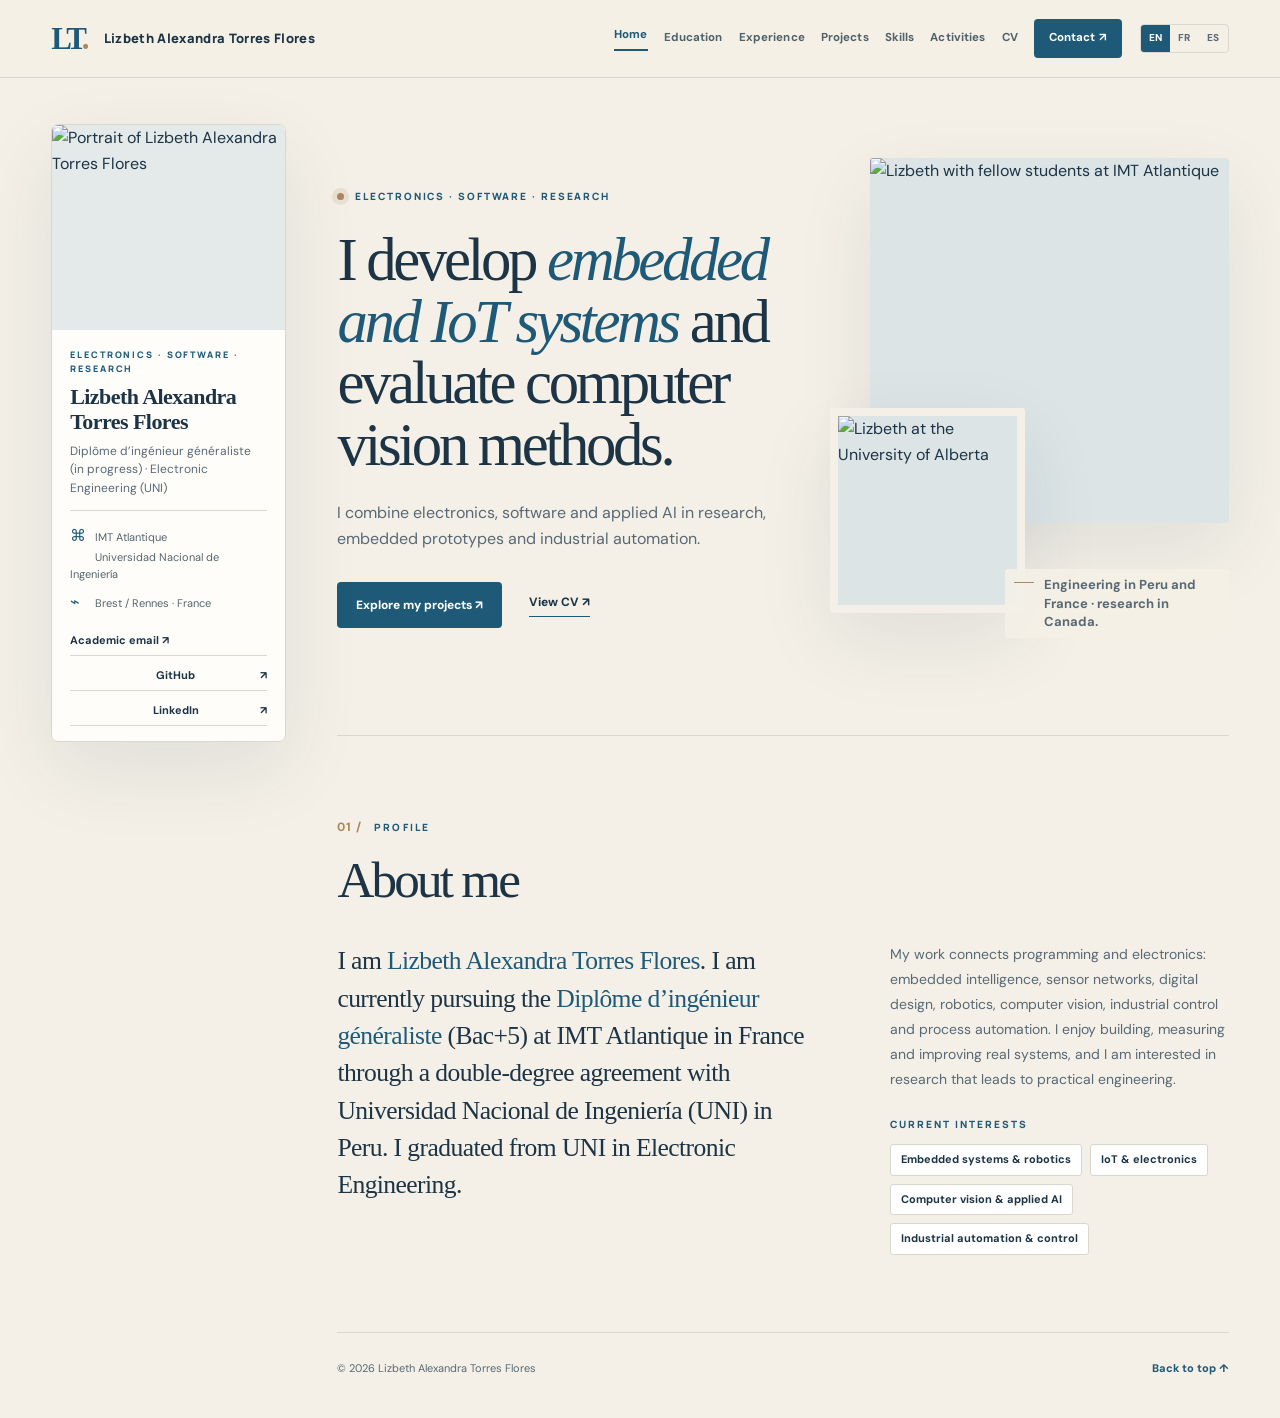
==== index.html @ 90ff204d "Add files via upload" ====
<!doctype html>
<html lang="en" data-theme="ocean">
<head>
  <meta charset="utf-8">
  <meta name="viewport" content="width=device-width, initial-scale=1">
  <meta name="theme-color" content="#f4f0e7">
  <meta name="description" content="Lizbeth Alexandra Torres Flores — engineering student working across embedded systems, IoT and computer vision.">
  <title>Lizbeth Alexandra Torres Flores | Embedded Systems & Engineering</title>
  <link rel="icon" href="assets/favicon.svg" type="image/svg+xml">
  <link rel="stylesheet" href="styles.css">
  <script defer src="content.js"></script>
  <script defer src="details.js"></script>
  <script defer src="updates.js"></script>
  <script defer src="deep_revision.js"></script>
  <script defer src="site.js"></script>
</head>
<body>
  <a class="skip-link" href="#main" data-i18n="skipLink">Skip to content</a>
  <header class="topbar">
    <a class="brand" href="#home" aria-label="Lizbeth Alexandra Torres Flores, home"><span class="brand-mark">LT<span class="brand-dot">.</span></span><span class="brand-name">Lizbeth Alexandra Torres Flores</span></a>
    <button class="menu-toggle" type="button" aria-label="Open navigation" aria-expanded="false" aria-controls="primary-nav"><span></span><span></span><span></span></button>
    <nav class="primary-nav" id="primary-nav" aria-label="Main navigation">
      <a href="#home" data-i18n="navHome">Home</a>
      <a href="#education" data-i18n="navEducation">Education</a>
      <a href="#experience" data-i18n="navExperience">Experience</a>
      <a href="#projects" data-i18n="navProjects">Projects</a>
      <a href="#skills" data-i18n="navSkills">Skills</a>
      <a href="#activities" data-i18n="navActivities">Activities</a>
      <a href="#cv">CV</a>
      <a class="nav-contact" href="#contact" data-i18n="navContact">Contact <span aria-hidden="true">↗</span></a>
    </nav>
    <div class="language-switch" role="group" aria-label="Language"><button type="button" data-lang="en" aria-pressed="true">EN</button><button type="button" data-lang="fr" aria-pressed="false">FR</button><button type="button" data-lang="es" aria-pressed="false">ES</button></div>
  </header>

  <div class="page-shell" id="top">
    <aside class="profile-panel" aria-label="Profile">
      <div class="portrait-wrap"><img src="assets/portrait.jpg" alt="Portrait of Lizbeth Alexandra Torres Flores" width="796" height="1024"></div>
      <div class="profile-body">
        <p class="eyebrow profile-eyebrow" data-i18n="profileEyebrow">ELECTRONICS · SOFTWARE · RESEARCH</p>
        <h2>Lizbeth Alexandra<br>Torres Flores</h2>
        <p class="profile-role" data-i18n="profileRole">Diplôme d’ingénieur généraliste · Ingeniería Electrónica</p>
        <div class="profile-rule"></div>
        <p class="profile-affiliation"><span class="mini-icon" aria-hidden="true">⌘</span> IMT Atlantique<br><span class="mini-icon spacer" aria-hidden="true"></span> Universidad Nacional de Ingeniería</p>
        <p class="profile-location"><span class="mini-icon" aria-hidden="true">⌁</span> <span data-i18n="profileLocation">Brest / Rennes · France</span></p>
        <div class="profile-links">
          <a href="mailto:lizbeth.torres-flores@imt-atlantique.net" data-i18n="academicEmail">Academic email <span aria-hidden="true">↗</span></a>
          <a href="https://github.com/lizbethtorresflores" target="_blank" rel="noopener noreferrer"><img class="social-icon" src="assets/github.svg" alt="">GitHub <span aria-hidden="true">↗</span></a>
          <a href="https://www.linkedin.com/in/lizbeth-alexandra-torres-flores-68b208279/" target="_blank" rel="noopener noreferrer"><img class="social-icon" src="assets/linkedin.svg" alt="">LinkedIn <span aria-hidden="true">↗</span></a>
        </div>
      </div>
    </aside>

    <main id="main">
      <section class="hero section" id="home" data-panel="home" aria-labelledby="hero-title">
        <div class="hero-copy">
          <div class="hero-kicker"><span class="signal"></span><span data-i18n="heroKicker">ELECTRONICS · SOFTWARE · RESEARCH</span></div>
          <h1 id="hero-title" data-i18n-html="heroTitle">I design and validate <em>embedded systems</em>, IoT and computer vision.</h1>
          <p class="hero-lead" data-i18n="heroLead">I explore embedded systems, connected technologies and computer vision to turn engineering questions into working prototypes.</p>
          <div class="hero-actions"><a class="button primary" href="#projects" data-i18n="exploreProjects">Explore my projects <span aria-hidden="true">↗</span></a><a class="text-link" href="assets/Lizbeth_Torres_Flores_CV_EN.pdf" target="_blank" rel="noopener" data-cv-view data-i18n="viewCv">View CV <span aria-hidden="true">↗</span></a></div>
        </div>
        <div class="hero-visual" aria-label="Photos from IMT Atlantique and the University of Alberta">
          <div class="hero-photo main-photo"><img src="assets/imt.jpg" alt="Lizbeth with fellow students at IMT Atlantique" width="1206" height="1044"></div>
          <div class="hero-photo inset-photo"><img src="assets/alberta.jpeg" alt="Lizbeth at the University of Alberta" width="1600" height="1200"></div>
          <div class="visual-caption"><span class="caption-line"></span><span data-i18n="heroCaption">Engineering in Peru and France · research in Canada.</span></div>
        </div>
      </section>

      <section class="about section" id="about" data-panel="home">
        <div class="section-heading"><span class="section-number">01 /</span><p class="eyebrow" data-i18n="aboutEyebrow">THE SHORT VERSION</p><h2 data-i18n="aboutTitle">About me</h2></div>
        <div class="about-grid"><div class="large-copy" data-i18n-html="aboutIntro"></div><div><p class="body-copy" data-i18n="aboutBody"></p><div class="interest-label" data-i18n="interestsLabel"></div><div class="interest-tags"><span data-i18n="interest1"></span><span data-i18n="interest2"></span><span data-i18n="interest3"></span><span data-i18n="interest4"></span></div></div></div>
      </section>

      <section class="section" id="education" data-panel="education">
        <div class="section-heading"><span class="section-number">02 /</span><p class="eyebrow" data-i18n="educationEyebrow">ACADEMIC PATH</p><h2 data-i18n="educationTitle">Education in depth</h2><p class="heading-note" data-i18n="educationNote"></p></div>
        <div class="timeline" id="education-content"></div>
        <div class="journey-gallery"><figure><img src="assets/uni.jpeg" alt="Lizbeth at the Universidad Nacional de Ingeniería" loading="lazy"><figcaption><span>01 / UNI</span><strong data-i18n="galleryUni">Electronic engineering at UNI.</strong></figcaption></figure><figure><img src="assets/alberta-certificate.jpg" alt="Lizbeth at the University of Alberta" loading="lazy"><figcaption><span>02 / UA</span><strong data-i18n="galleryAlberta">Researcher at the University of Alberta.</strong></figcaption></figure><figure><img src="assets/imt.jpg" alt="Lizbeth at IMT Atlantique" loading="lazy"><figcaption><span>03 / IMT</span><strong data-i18n="galleryImt">Ingénieur généraliste at IMT Atlantique.</strong></figcaption></figure></div>
      </section>

      <section class="section" id="experience" data-panel="experience">
        <div class="section-heading"><span class="section-number">03 /</span><p class="eyebrow" data-i18n="experienceEyebrow">IN LABS AND INDUSTRY</p><h2 data-i18n="experienceTitle">Professional & research experience</h2><p class="heading-note" data-i18n="experienceNote"></p></div>
        <div class="experience-list" id="experience-content"></div>
      </section>

      <section class="projects section" id="projects" data-panel="projects">
        <div class="section-heading"><span class="section-number">04 /</span><p class="eyebrow" data-i18n="projectsEyebrow">ENGINEERING WORK</p><h2 data-i18n="projectsTitle">Projects in practice</h2><p class="heading-note" data-i18n="projectsNote">A selection of research, prototypes and engineering projects.</p></div>
        <div class="filter-row" id="project-filters" role="group" aria-label="Filter projects"></div>
        <div class="project-grid" id="project-grid"></div>
      </section>

      <section class="section" id="skills" data-panel="skills"><div class="section-heading"><span class="section-number">05 /</span><p class="eyebrow" data-i18n="skillsEyebrow">TOOLS AND METHODS</p><h2 data-i18n="skillsTitle">Technical skills</h2><p class="heading-note" data-i18n="skillsNote"></p></div><div class="skills-grid" id="skills-grid"></div></section>

      <div class="activity-tabs activity-nav" data-panel="activities" role="group" aria-label="Activity categories"><button type="button" data-activity="speaking" data-i18n="navSpeaking">Talks</button><button type="button" data-activity="leadership" data-i18n="activitiesTitle">Leadership</button><button type="button" data-activity="training" data-i18n="navTraining">Training</button></div>
      <section class="speaking section" id="speaking" data-panel="activities" data-subpanel="speaking">
        <div class="section-heading"><span class="section-number">06 /</span><p class="eyebrow" data-i18n="speakingEyebrow">PRESENTATIONS</p><h2 data-i18n="speakingTitle">Talks</h2></div>
        <div class="speaking-grid" id="talks-grid"></div>
      </section>

      <section class="section" id="activities" data-panel="activities" data-subpanel="leadership"><div class="section-heading"><span class="section-number">07 /</span><p class="eyebrow" data-i18n="activitiesEyebrow"></p><h2 data-i18n="activitiesTitle"></h2><p class="heading-note" data-i18n="activitiesNote"></p></div><div class="speaking-grid" id="activities-grid"></div></section>
      <section class="section" id="training" data-panel="activities" data-subpanel="training"><div class="section-heading"><span class="section-number">08 /</span><p class="eyebrow" data-i18n="trainingEyebrow"></p><h2 data-i18n="trainingTitle"></h2><p class="heading-note" data-i18n="trainingNote"></p></div><div class="training-grid" id="training-grid"></div></section>

      <section class="cv-section section" id="cv" data-panel="cv"><div class="cv-inner"><div><p class="eyebrow light" data-i18n="cvEyebrow">CURRICULUM VITAE</p><h2 data-i18n="cvTitle">My CV</h2><p data-i18n="cvBody">Available in English, French and Spanish.</p></div><div class="cv-panel"><label for="cv-language" data-i18n="cvLanguageLabel">CV language</label><select id="cv-language" aria-label="CV language"><option value="en">English</option><option value="fr">Français</option><option value="es">Español</option></select><div class="cv-actions"><a class="button light-button" href="assets/Lizbeth_Torres_Flores_CV_EN.pdf" target="_blank" rel="noopener" data-cv-view data-i18n="viewCv">View CV <span aria-hidden="true">↗</span></a><a class="button outline-light" href="assets/Lizbeth_Torres_Flores_CV_EN.pdf" download data-cv-download data-i18n="downloadCv">Download PDF <span aria-hidden="true">↓</span></a></div></div></div></section>

      <section class="contact section" id="contact" data-panel="contact"><div class="section-heading"><span class="section-number">09 /</span><p class="eyebrow" data-i18n="contactEyebrow">LET'S CONNECT</p><h2 data-i18n="contactTitle">Start a conversation.</h2><p class="heading-note" data-i18n="contactNote">For research collaborations, engineering projects or speaking opportunities, I would be glad to hear from you.</p></div><div class="contact-cards"><a class="contact-card" href="mailto:lizbeth.torres-flores@imt-atlantique.net"><span data-i18n="academicContact">Academic & professional</span><strong>lizbeth.torres-flores@imt-atlantique.net</strong><b aria-hidden="true">↗</b></a><a class="contact-card" href="mailto:lizbeth.alexandra.torres@gmail.com"><span data-i18n="personalContact">Personal</span><strong>lizbeth.alexandra.torres@gmail.com</strong><b aria-hidden="true">↗</b></a></div><div class="social-line"><a href="https://github.com/lizbethtorresflores" target="_blank" rel="noopener noreferrer"><img class="social-icon" src="assets/github.svg" alt="">GitHub ↗</a><a href="https://www.linkedin.com/in/lizbeth-alexandra-torres-flores-68b208279/" target="_blank" rel="noopener noreferrer"><img class="social-icon" src="assets/linkedin.svg" alt="">LinkedIn ↗</a></div></section>
      <footer><span>© <span id="year"></span> Lizbeth Alexandra Torres Flores</span><a href="#top" data-i18n="backTop">Back to top ↑</a></footer>
    </main>
  </div>
</body>
</html>
---- styles.css ----
@import url('https://fonts.googleapis.com/css2?family=DM+Sans:wght@400;500;600;700&family=Manrope:wght@400;500;600;700;800&display=swap');

:root{--bg:#f7f7f2;--surface:#fff;--ink:#172c36;--muted:#64747a;--line:#dce2df;--accent:#13526b;--accent-soft:#e3eef0;--warm:#d87c5a;--dark:#143d52;--shadow:0 28px 80px rgba(15,47,59,.08);scroll-behavior:smooth}
html[data-theme="plum"]{--accent:#694467;--accent-soft:#f0e8f0;--warm:#ca866c;--dark:#442b4d;--ink:#342c39}
html[data-theme="coral"]{--accent:#b84f3f;--accent-soft:#f9eae4;--warm:#e29354;--dark:#873c36;--ink:#3a302f}
*{box-sizing:border-box}html{scroll-padding-top:100px}body{margin:0;background:var(--bg);color:var(--ink);font-family:'DM Sans',Arial,sans-serif;font-size:16px;line-height:1.62;-webkit-font-smoothing:antialiased}button,a{font:inherit}button{cursor:pointer}a{color:inherit;text-decoration:none}img{max-width:100%;display:block}a:focus-visible,button:focus-visible{outline:3px solid var(--warm);outline-offset:4px}.skip-link{position:absolute;left:16px;top:-70px;z-index:100;background:var(--ink);color:#fff;padding:10px 16px}.skip-link:focus{top:16px}
.topbar{height:78px;background:rgba(247,247,242,.94);backdrop-filter:blur(18px);border-bottom:1px solid var(--line);display:flex;align-items:center;justify-content:space-between;padding:0 clamp(24px,4vw,76px);position:sticky;top:0;z-index:50}.brand{display:flex;gap:17px;align-items:center;white-space:nowrap}.brand-mark{font-family:Georgia,serif;font-size:31px;font-weight:bold;letter-spacing:-.09em;color:var(--accent);line-height:1}.brand-dot{color:var(--warm)}.brand-name{font-family:Manrope,Arial,sans-serif;font-weight:800;font-size:13px;letter-spacing:.025em}.primary-nav{display:flex;align-items:center;gap:clamp(14px,1.65vw,29px)}.primary-nav a{font-size:12px;font-weight:700;letter-spacing:.01em;color:#506169;transition:color .2s}.primary-nav a:hover,.primary-nav a:focus-visible{color:var(--accent)}.primary-nav .nav-contact{padding:10px 15px;color:#fff;background:var(--accent);border-radius:4px}.primary-nav .nav-contact:hover{color:#fff;filter:brightness(1.12)}.menu-toggle{display:none;border:0;background:transparent;width:40px;height:40px;padding:8px}.menu-toggle span{display:block;height:2px;background:var(--ink);margin:5px 0}
.page-shell{max-width:1530px;margin:auto;display:grid;grid-template-columns:282px minmax(0,1fr);gap:clamp(40px,5vw,90px);padding:46px clamp(24px,4vw,76px) 0}.profile-panel{align-self:start;position:sticky;top:116px;background:#fff;border:1px solid var(--line);box-shadow:var(--shadow);overflow:hidden;border-radius:7px}.portrait-wrap{height:270px;background:#e4e9e9;overflow:hidden}.portrait-wrap img{width:100%;height:100%;object-fit:cover;object-position:center 31%;filter:saturate(.83)}.profile-body{padding:26px 25px 20px}.eyebrow{font-family:Manrope,Arial,sans-serif;font-size:10px;font-weight:800;letter-spacing:.21em;color:var(--accent);line-height:1.5;margin:0}.profile-eyebrow{font-size:9px}.profile-body h2{font-family:Georgia,'Times New Roman',serif;font-size:25px;line-height:1.15;letter-spacing:-.025em;margin:12px 0 9px}.profile-role{font-size:12px;line-height:1.55;color:var(--muted);margin:0}.profile-rule{height:1px;background:var(--line);margin:20px 0}.profile-affiliation,.profile-location{font-size:12px;line-height:1.8;margin:0 0 7px;color:#53666c}.mini-icon{display:inline-block;width:22px;color:var(--accent);font-size:16px}.profile-links{display:grid;gap:6px;margin-top:20px}.profile-links a{display:flex;justify-content:space-between;font-size:12px;font-weight:700;border-bottom:1px solid var(--line);padding:7px 0}.profile-links a:hover{color:var(--accent)}.panel-controls{border-top:1px solid var(--line);padding:14px 25px;display:flex;justify-content:space-between;align-items:center}.language-switch{display:flex;border:1px solid var(--line);border-radius:4px;overflow:hidden}.language-switch button{background:transparent;border:0;padding:3px 8px;font-size:10px;font-weight:800;color:var(--muted)}.language-switch button[aria-pressed="true"]{background:var(--accent);color:white}.theme-switch{display:flex;gap:9px;align-items:center}.theme-dot{width:19px;height:19px;border:2px solid white;border-radius:50%;box-shadow:0 0 0 1px #d3d3d3}.theme-dot[aria-pressed="true"]{box-shadow:0 0 0 2px var(--ink)}.theme-dot.ocean{background:#13526b}.theme-dot.plum{background:#694467}.theme-dot.coral{background:#b84f3f}
main{min-width:0}.section{padding:77px 0;border-bottom:1px solid var(--line)}.hero{padding-top:34px;display:grid;grid-template-columns:minmax(0,1.05fr) minmax(0,.95fr);align-items:center;gap:clamp(20px,4vw,70px);min-height:570px}.hero-kicker{display:flex;align-items:center;gap:11px;font-family:Manrope,Arial,sans-serif;font-size:10px;letter-spacing:.19em;font-weight:800;color:var(--accent)}.signal{width:7px;height:7px;border-radius:50%;background:var(--warm);box-shadow:0 0 0 5px color-mix(in srgb,var(--warm) 16%,transparent)}h1,h2,h3,p{overflow-wrap:break-word}.hero h1,.section-heading h2,.cv-section h2,.contact h2{font-family:Georgia,'Times New Roman',serif;letter-spacing:-.055em;font-weight:400}.hero h1{font-size:clamp(51px,5.3vw,85px);line-height:1.01;margin:25px 0 25px;max-width:700px}.hero h1 em{color:var(--accent);font-weight:400}.hero-lead{font-size:16px;color:var(--muted);max-width:480px;margin:0 0 30px}.hero-actions{display:flex;align-items:center;gap:27px;flex-wrap:wrap}.button{min-height:46px;padding:12px 19px;display:inline-flex;align-items:center;justify-content:center;gap:12px;font-size:12px;font-weight:800;border-radius:4px;line-height:1.2;white-space:nowrap;transition:transform .2s,background .2s}.button:hover{transform:translateY(-2px)}.button.primary{background:var(--accent);color:#fff}.text-link{font-size:12px;font-weight:800;border-bottom:1px solid var(--accent);padding-bottom:4px}.text-link:hover{color:var(--accent)}.hero-visual{position:relative;height:480px;margin-bottom:20px}.hero-photo{position:absolute;overflow:hidden;border-radius:3px;background:#dce4e5}.hero-photo img{width:100%;height:100%;object-fit:cover}.main-photo{width:90%;height:365px;top:0;right:0;box-shadow:var(--shadow)}.main-photo img{object-position:center center}.inset-photo{width:49%;height:205px;bottom:25px;left:0;border:8px solid var(--bg);box-shadow:var(--shadow)}.inset-photo img{object-position:54% center}.visual-caption{position:absolute;bottom:0;right:0;max-width:47%;display:flex;gap:10px;align-items:start;font-size:10px;font-weight:700;color:var(--muted);line-height:1.4}.caption-line{width:20px;height:1px;background:var(--warm);margin-top:6px;flex:none}
.section-heading{position:relative;margin-bottom:35px}.section-number{display:inline-block;color:var(--warm);font-size:12px;font-weight:800;letter-spacing:.06em;margin-right:13px}.section-heading .eyebrow{display:inline-block}.section-heading h2{font-size:clamp(40px,4vw,61px);line-height:1.08;margin:13px 0 0}.heading-note{color:var(--muted);font-size:14px;max-width:600px;margin:14px 0 0}.about-grid{display:grid;grid-template-columns:1.18fr .82fr;gap:clamp(30px,5vw,90px);align-items:start}.large-copy{font-family:Georgia,'Times New Roman',serif;font-size:clamp(21px,2vw,29px);line-height:1.46;letter-spacing:-.023em}.large-copy strong{color:var(--accent);font-weight:400}.body-copy{color:var(--muted);font-size:14px;line-height:1.78;margin:0 0 24px}.interest-label{font-size:10px;font-family:Manrope,Arial,sans-serif;font-weight:800;letter-spacing:.2em;color:var(--accent);margin-bottom:12px}.interest-tags{display:flex;flex-wrap:wrap;gap:8px}.interest-tags span{font-size:11px;font-weight:700;padding:6px 10px;border:1px solid var(--line);border-radius:3px;background:#fff}
.journey-layout{display:grid;grid-template-columns:165px 1fr;gap:34px}.journey-tabs{display:flex;align-items:start;flex-direction:column;gap:5px}.journey-tabs button{background:transparent;border:0;border-left:2px solid var(--line);padding:8px 12px;color:var(--muted);font-size:12px;font-weight:800;text-align:left}.journey-tabs button.active{color:var(--accent);border-color:var(--accent)}.timeline{border-left:1px solid var(--line);margin-left:5px}.timeline-item{position:relative;padding:0 0 33px 28px}.timeline-item:last-child{padding-bottom:0}.timeline-item:before{content:"";position:absolute;width:9px;height:9px;border-radius:50%;background:var(--bg);border:2px solid var(--accent);left:-6px;top:5px}.timeline-meta{font-size:10px;letter-spacing:.12em;font-weight:800;color:var(--accent);text-transform:uppercase;margin-bottom:5px}.timeline-item h3{font-size:18px;font-weight:800;letter-spacing:-.025em;margin:0 0 2px;line-height:1.25}.timeline-place{font-size:12px;font-weight:700;color:var(--muted);margin-bottom:8px}.timeline-item p{font-size:13px;color:var(--muted);line-height:1.67;max-width:700px;margin:0}.timeline-item a{font-weight:800;color:var(--accent);font-size:11px;display:inline-block;margin-top:8px}.timeline-item a:hover{text-decoration:underline}
.filter-row{display:flex;flex-wrap:wrap;gap:9px;margin-bottom:24px}.filter-row button{border:1px solid var(--line);color:var(--muted);background:#fff;padding:7px 12px;border-radius:20px;font-size:11px;font-weight:800}.filter-row button.active{background:var(--accent);border-color:var(--accent);color:#fff}.project-grid{display:grid;grid-template-columns:repeat(2,minmax(0,1fr));gap:17px}.project-card{background:#fff;border:1px solid var(--line);border-radius:5px;padding:25px;min-height:285px;display:flex;flex-direction:column;transition:transform .2s,box-shadow .2s}.project-card:hover{transform:translateY(-3px);box-shadow:var(--shadow)}.project-card.featured{grid-column:span 2;background:var(--dark);color:#fff;display:grid;grid-template-columns:1.1fr .9fr;gap:20px;min-height:320px;overflow:hidden;position:relative}.project-card.featured:after{content:"";position:absolute;right:8%;top:15%;width:230px;height:230px;border:1px solid rgba(255,255,255,.14);border-radius:50%;box-shadow:0 0 0 38px rgba(255,255,255,.025),0 0 0 85px rgba(255,255,255,.025);pointer-events:none}.project-card.featured .project-art{display:grid;place-items:center;position:relative;z-index:1}.project-art .lens{width:200px;height:200px;border:1px solid rgba(255,255,255,.37);border-radius:50%;display:grid;place-items:center;position:relative}.project-art .lens:before,.project-art .lens:after{content:"";position:absolute;background:var(--warm)}.project-art .lens:before{width:100%;height:1px;transform:rotate(32deg)}.project-art .lens:after{height:100%;width:1px;transform:rotate(32deg)}.project-art .inner-lens{width:105px;height:105px;border:1px solid rgba(255,255,255,.6);border-radius:50%;display:grid;place-items:center;font-family:Georgia,serif;color:#fff;font-size:17px;letter-spacing:.04em;background:var(--dark);z-index:2}.project-top{font-size:10px;letter-spacing:.15em;color:var(--accent);font-weight:800;text-transform:uppercase;margin:0 0 16px}.featured .project-top{color:#a8d0dd}.project-card h3{font-family:Georgia,'Times New Roman',serif;font-size:25px;font-weight:400;letter-spacing:-.03em;line-height:1.15;margin:0 0 13px}.featured h3{font-size:37px}.project-card p{font-size:12px;color:var(--muted);line-height:1.65;margin:0 0 20px}.featured p{color:#d0e0e3;max-width:460px}.project-bottom{margin-top:auto}.project-tech{display:flex;gap:6px;flex-wrap:wrap;margin-bottom:16px}.project-tech span{font-size:10px;border:1px solid var(--line);padding:3px 7px;color:var(--muted);border-radius:2px}.featured .project-tech span{border-color:#548096;color:#d0e0e3}.project-links{display:flex;gap:17px;flex-wrap:wrap}.project-links a{font-size:11px;font-weight:800;color:var(--accent);border-bottom:1px solid currentColor;padding-bottom:2px}.featured .project-links a{color:#fff}.project-links a:hover{color:var(--warm)}
.speaking-grid{display:grid;grid-template-columns:repeat(2,minmax(0,1fr));gap:17px}.editorial-card{border:1px solid var(--line);background:#fff;padding:26px;border-radius:4px;min-height:225px}.card-type{font-size:10px;font-weight:800;color:var(--accent);letter-spacing:.14em}.editorial-card h3{font-family:Georgia,serif;font-size:23px;font-weight:400;line-height:1.22;letter-spacing:-.025em;margin:15px 0 10px}.editorial-card p{font-size:12px;color:var(--muted);margin:0 0 14px}.editorial-card a{font-size:11px;font-weight:800;color:var(--accent);border-bottom:1px solid currentColor}.note-card{display:flex;align-items:center;gap:14px;border:1px dashed #bdc9c8;background:rgba(255,255,255,.5);border-radius:4px;padding:13px 18px;margin-top:18px}.note-icon{color:var(--accent);font-size:20px}.note-card p{font-size:12px;color:var(--muted);margin:0}
.cv-section{background:var(--dark);color:#fff;border:0;margin-top:77px;padding:52px 45px;border-radius:5px}.cv-inner{display:flex;justify-content:space-between;align-items:end;gap:30px}.eyebrow.light{color:#a9d6df}.cv-section h2{font-size:clamp(39px,4vw,57px);margin:10px 0 9px}.cv-section p:not(.eyebrow){font-size:13px;color:#cee0e4;max-width:420px;margin:0}.cv-panel{min-width:245px}.cv-panel label{display:block;color:#cee0e4;font-size:11px;font-weight:800;margin-bottom:5px}.cv-panel select{background:#fff;color:var(--dark);border:0;border-radius:3px;padding:8px 10px;margin-bottom:13px;width:100%;font:700 12px 'DM Sans',Arial,sans-serif}.cv-actions{display:flex;gap:10px;flex-wrap:wrap}.tex-link{display:inline-block;font-size:11px;color:#d6e8ed;text-decoration:underline;margin-top:12px}.light-button{background:#fff;color:var(--dark)}.outline-light{border:1px solid #8bb1bf;color:#fff}.contact{padding-bottom:85px}.contact-cards{display:grid;grid-template-columns:repeat(2,minmax(0,1fr));gap:17px}.contact-card{position:relative;background:#fff;border:1px solid var(--line);padding:23px 24px;min-height:115px;border-radius:4px;display:flex;flex-direction:column;justify-content:space-between;gap:12px;transition:border-color .2s,transform .2s}.contact-card:hover{border-color:var(--accent);transform:translateY(-2px)}.contact-card span{font-size:10px;letter-spacing:.12em;font-weight:800;color:var(--accent);text-transform:uppercase}.contact-card strong{font-size:13px;overflow-wrap:anywhere;line-height:1.3}.contact-card b{position:absolute;right:24px;top:19px;color:var(--accent)}.social-line{display:flex;gap:22px;margin-top:23px}.social-line a{font-size:12px;font-weight:800;border-bottom:1px solid var(--accent);color:var(--accent)}footer{display:flex;justify-content:space-between;gap:20px;color:var(--muted);font-size:11px;padding:27px 0 40px}footer a{font-weight:800;color:var(--accent)}
@media(max-width:1150px){.page-shell{grid-template-columns:240px minmax(0,1fr);gap:38px}.brand-name{display:none}.primary-nav{gap:14px}.hero{grid-template-columns:1fr;min-height:0}.hero h1{font-size:clamp(54px,7vw,76px)}.hero-visual{height:390px;max-width:650px}.main-photo{height:300px}.inset-photo{height:170px}}
@media(max-width:800px){.topbar{height:65px}.brand-name{display:block}.menu-toggle{display:block}.primary-nav{display:none;position:absolute;top:65px;left:0;right:0;background:var(--bg);border-bottom:1px solid var(--line);padding:20px 25px 26px;box-shadow:0 18px 25px rgba(0,0,0,.08);flex-wrap:wrap;gap:14px 25px}.primary-nav.open{display:flex}.page-shell{display:block;padding:30px 24px 0}.profile-panel{position:static;display:grid;grid-template-columns:140px 1fr;max-width:none}.portrait-wrap{height:100%;min-height:192px}.profile-body{padding:19px}.profile-body h2{font-size:23px}.profile-rule,.profile-affiliation,.profile-location,.profile-links{display:none}.panel-controls{grid-column:span 2}.hero{padding-top:40px}.section{padding-top:64px;padding-bottom:64px}.cv-section{margin-top:55px}.journey-layout{grid-template-columns:1fr;gap:25px}.journey-tabs{flex-direction:row}.journey-tabs button{border-left:0;border-bottom:2px solid var(--line)}.journey-tabs button.active{border-color:var(--accent)}}
@media(max-width:600px){.brand-name{font-size:12px}.page-shell{padding:20px 17px 0}.profile-panel{grid-template-columns:110px 1fr}.portrait-wrap{min-height:160px}.profile-body{padding:15px}.profile-eyebrow{font-size:8px}.profile-body h2{font-size:19px;margin:8px 0}.profile-role{font-size:10px}.panel-controls{padding:11px 15px}.hero{padding-top:35px;gap:30px}.hero h1{font-size:clamp(48px,12vw,67px);margin:18px 0}.hero-lead{font-size:14px}.hero-actions{gap:20px}.hero-visual{height:305px}.main-photo{height:225px}.inset-photo{height:130px;bottom:21px;border-width:5px}.visual-caption{font-size:8px}.about-grid,.speaking-grid,.contact-cards{grid-template-columns:1fr;gap:20px}.section-heading h2{font-size:42px}.project-grid{grid-template-columns:1fr}.project-card.featured{grid-column:auto;display:block;min-height:365px}.project-card.featured .project-art{display:none}.featured h3{font-size:31px}.project-card{min-height:250px}.cv-section{padding:34px 24px}.cv-inner{display:block}.cv-actions{margin-top:25px}.contact-card{min-height:105px}.contact{padding-bottom:55px}footer{flex-direction:column;gap:5px}.large-copy{font-size:24px}}
@media(prefers-reduced-motion:reduce){html{scroll-behavior:auto}*,*:before,*:after{transition-duration:.01ms!important;animation-duration:.01ms!important}}
.project-card.has-image{padding:0;overflow:hidden}.project-card.has-image .project-content{padding:25px}.project-thumb{height:165px;overflow:hidden;background:var(--accent-soft)}.project-thumb img{width:100%;height:100%;object-fit:cover;object-position:center 45%}
.journey-gallery{display:grid;grid-template-columns:repeat(3,minmax(0,1fr));gap:13px;margin-top:35px}.journey-gallery figure{margin:0;background:#fff;border:1px solid var(--line);overflow:hidden}.journey-gallery img{width:100%;height:150px;object-fit:cover;object-position:center 35%;filter:saturate(.8)}.journey-gallery figcaption{padding:10px 12px 12px;display:grid;gap:3px}.journey-gallery figcaption span{font-size:9px;font-weight:800;letter-spacing:.13em;color:var(--accent)}.journey-gallery figcaption strong{font-size:11px;line-height:1.35;font-weight:700}.journey-gallery figure:nth-child(1) img{object-position:center 37%}.journey-gallery figure:nth-child(2) img{object-position:center 33%}
@media(max-width:600px){.journey-gallery{grid-template-columns:repeat(2,minmax(0,1fr))}.journey-gallery figure:nth-child(3){display:none}.journey-gallery img{height:135px}}
.social-icon{width:15px;height:15px;vertical-align:-3px;margin-right:6px;opacity:.83}
.training-grid{display:grid;grid-template-columns:repeat(2,minmax(0,1fr));gap:17px}
.training-item{border:1px solid var(--line);background:#fff;border-radius:4px;padding:23px}
.training-item h3{font-family:Georgia,'Times New Roman',serif;font-size:21px;font-weight:400;line-height:1.25;margin:0 0 10px}
.training-item p{font-size:12px;line-height:1.65;color:var(--muted);margin:0}
@media(max-width:600px){.training-grid{grid-template-columns:1fr}}

/* Portfolio revision: a single beige and blue palette across all pages. */
:root{--bg:#f4f0e7;--surface:#fffdfa;--ink:#1c3445;--muted:#586975;--line:#d9d8d0;--accent:#1e5a78;--accent-soft:#e6eef0;--warm:#aa875e;--dark:#173f5b;--shadow:0 28px 80px rgba(21,57,78,.09)}
.topbar{background:rgba(244,240,231,.96)}
.profile-panel,.project-card,.editorial-card,.training-item,.contact-card,.skill-card,.experience-card{background:var(--surface)}
.panel-controls{justify-content:flex-start}
.primary-nav{gap:clamp(10px,1.25vw,22px)}
.primary-nav a{font-size:11.5px}
.section{scroll-margin-top:90px}
.education-item{padding-bottom:30px}
.education-item p{max-width:800px}
.experience-list{display:grid;gap:20px}
.experience-card{border:1px solid var(--line);border-radius:5px;padding:27px 30px;box-shadow:0 8px 26px rgba(21,57,78,.035)}
.experience-head{padding-bottom:17px;border-bottom:1px solid var(--line);margin-bottom:20px}
.experience-card h3{font-family:Georgia,'Times New Roman',serif;font-size:27px;font-weight:400;letter-spacing:-.03em;line-height:1.18;margin:0 0 5px}
.experience-body{display:grid;gap:15px}
.experience-body h4{font-size:10px;font-weight:800;letter-spacing:.15em;text-transform:uppercase;color:var(--accent);margin:0 0 5px}
.experience-body p,.experience-body li{font-size:13px;line-height:1.72;color:var(--muted)}
.experience-body p,.experience-body ul{margin:0}
.experience-body ul{padding-left:18px;display:grid;gap:7px}
.experience-foot{border-top:1px solid var(--line);padding-top:13px;margin-top:18px;display:flex;align-items:baseline;gap:10px;flex-wrap:wrap}
.experience-foot span{font-size:10px;color:var(--accent);font-weight:800;letter-spacing:.1em;text-transform:uppercase}
.experience-foot p{font-size:11px;color:var(--muted);margin:0;flex:1 1 330px}
.experience-foot a{font-size:11px;font-weight:800;color:var(--accent);border-bottom:1px solid currentColor}
.skills-grid{display:grid;grid-template-columns:repeat(2,minmax(0,1fr));gap:17px}
.skill-card{border:1px solid var(--line);border-radius:4px;padding:24px;display:flex;flex-direction:column}
.skill-card h3{font-family:Georgia,'Times New Roman',serif;font-size:22px;font-weight:400;line-height:1.25;margin:0 0 10px}
.skill-card p{font-size:12px;line-height:1.65;color:var(--muted);margin:0 0 17px}
.skill-evidence{border-top:1px solid var(--line);padding-top:10px;margin-top:auto;display:grid;gap:3px}
.skill-evidence strong{font-size:10px;letter-spacing:.12em;text-transform:uppercase;color:var(--accent)}
.skill-evidence span{font-size:11px;color:var(--muted)}
.project-card.has-image .project-thumb{height:190px}
.project-card.has-image .project-thumb img{object-position:center center}
.project-card.has-image .project-content{flex:1;display:flex;flex-direction:column}
.project-card.has-image .project-bottom{margin-top:auto}
.project-card .project-links{gap:13px}
.project-card .project-links a:first-child{font-weight:800}
.case-topbar .case-header-actions{display:flex;align-items:center;gap:22px}
.case-header-actions>a{font-size:12px;font-weight:800;color:var(--accent);border-bottom:1px solid currentColor}
.case-shell{max-width:1050px;padding:45px 28px 95px;margin:0 auto;min-height:75vh}
.case-breadcrumb{font-size:12px;font-weight:800;color:var(--accent);display:inline-block;margin-bottom:38px}
.case-hero{border-bottom:1px solid var(--line);padding-bottom:30px;margin-bottom:30px}
.case-hero h1{font-family:Georgia,'Times New Roman',serif;font-weight:400;font-size:clamp(42px,6vw,74px);line-height:1.06;letter-spacing:-.052em;max-width:850px;margin:16px 0 20px}
.case-lead{font-size:16px;line-height:1.7;color:var(--muted);max-width:820px;margin:0 0 21px}
.case-tech{display:flex;gap:7px;flex-wrap:wrap}
.case-tech span{border:1px solid var(--line);border-radius:3px;padding:5px 9px;background:var(--surface);font-size:11px;font-weight:700;color:var(--accent)}
.case-image{margin:0 0 38px;background:var(--surface);border:1px solid var(--line);padding:10px;border-radius:4px}
.case-image img{width:100%;max-height:650px;object-fit:contain;background:#e9e7e0}
.case-image figcaption{padding:8px 4px 2px;font-size:11px;color:var(--muted)}
.case-sections{display:grid;gap:0}
.case-sections section{display:grid;grid-template-columns:48px 175px minmax(0,1fr);align-items:start;gap:17px;padding:25px 0;border-top:1px solid var(--line)}
.case-index{color:var(--warm);font-size:11px;font-weight:800;letter-spacing:.08em;padding-top:5px}
.case-sections h2{font-family:Georgia,'Times New Roman',serif;font-weight:400;font-size:25px;letter-spacing:-.035em;line-height:1.2;margin:0}
.case-sections p{font-size:15px;color:var(--muted);line-height:1.72;margin:0}
.case-links{border-top:1px solid var(--line);padding-top:23px;margin-top:15px;display:grid;gap:10px}
.case-links>div{display:flex;gap:20px;flex-wrap:wrap}
.case-links a,.case-next a{font-size:13px;font-weight:800;color:var(--accent);border-bottom:1px solid currentColor}
.case-next{margin-top:50px}
.case-footer{max-width:1050px;margin:auto;padding:25px 28px 45px;border-top:1px solid var(--line);display:flex;justify-content:space-between;gap:20px;color:var(--muted);font-size:11px}
.case-footer a{font-weight:800;color:var(--accent)}
@media(max-width:1100px){.menu-toggle{display:block}.primary-nav{display:none;position:absolute;top:78px;left:0;right:0;background:var(--bg);border-bottom:1px solid var(--line);padding:20px 25px 26px;box-shadow:0 18px 25px rgba(0,0,0,.08);flex-wrap:wrap;gap:14px 25px}.primary-nav.open{display:flex}}
@media(max-width:800px){.primary-nav{top:65px}.skills-grid{grid-template-columns:1fr}.case-topbar .brand-name{display:none}}
@media(max-width:800px){.profile-links{display:grid;margin-top:12px}.profile-links a{font-size:11px;padding:4px 0}}
@media(max-width:600px){.experience-card{padding:22px 19px}.experience-card h3{font-size:23px}.case-shell{padding:30px 18px 70px}.case-header-actions{gap:12px!important}.case-header-actions>a{font-size:10px}.case-sections section{grid-template-columns:35px 1fr;gap:6px 12px}.case-sections h2{font-size:23px}.case-sections p{grid-column:2;font-size:14px}.case-hero h1{font-size:45px}.case-lead{font-size:14px}}

/* Focused navigation, documentary images and the compact profile. */
[hidden]{display:none!important}
.primary-nav a[aria-current="page"]{color:var(--accent);border-bottom:2px solid var(--accent);padding-bottom:5px}
.page-shell{grid-template-columns:235px minmax(0,1fr);gap:clamp(30px,4vw,65px)}
.profile-panel{top:101px}
.portrait-wrap{height:205px}
.portrait-wrap img{object-position:center 38%;filter:none}
.profile-body{padding:18px 18px 15px}
.profile-body h2{font-size:22px;margin:9px 0 7px}
.profile-rule{margin:13px 0}
.profile-affiliation,.profile-location{font-size:11px;line-height:1.55}
.profile-links{margin-top:12px}
.profile-links a{font-size:11px;padding:5px 0}
.panel-controls{padding:10px 18px}
.hero{min-height:520px}
.hero h1{font-size:clamp(44px,4.75vw,73px)}
.visual-caption{font-size:13px;line-height:1.4;max-width:56%;background:rgba(244,240,231,.92);padding:7px 9px;border-radius:3px}
.heading-note:empty{display:none}
.journey-gallery figure:nth-child(3){display:block}
.journey-gallery img{height:185px}
.experience-card{padding:0;overflow:hidden}
.experience-head{display:flex;align-items:center;gap:20px;padding:16px 20px;margin:0;border:0;cursor:pointer;list-style:none}
.experience-head::-webkit-details-marker{display:none}
.experience-head>div{flex:1}
.experience-head h3{font-size:22px}
.experience-preview{width:145px;height:90px;object-fit:cover;border-radius:3px;border:1px solid var(--line)}
.summary-indicator{font-size:24px;color:var(--accent);font-weight:300}
.experience-card[open] .summary-indicator{transform:rotate(45deg)}
.experience-card[open] .experience-head{border-bottom:1px solid var(--line);margin-bottom:20px}
.experience-body,.experience-foot,.experience-card>.media-gallery{margin-left:24px;margin-right:24px}
.experience-card>.media-gallery{margin-bottom:24px}
.media-gallery{display:grid;grid-template-columns:repeat(2,minmax(0,1fr));gap:12px;margin-top:18px}
.media-gallery figure{margin:0;min-width:0;border:1px solid var(--line);background:#f8f7f3;padding:7px}
.media-gallery img{width:100%;height:245px;object-fit:contain;background:#ebe8e1}
.media-gallery figcaption,.card-gallery figcaption{font-size:10px;line-height:1.4;color:var(--muted);padding:6px 3px 2px}
.project-card.featured{grid-column:auto;display:flex;min-height:0;background:var(--surface);color:var(--ink)}
.project-card.featured:after{display:none}
.featured .project-top,.featured .project-links a{color:var(--accent)}
.featured h3{font-size:25px}
.featured p{color:var(--muted);max-width:none}
.featured .project-tech span{border-color:var(--line);color:var(--muted)}
.project-card.has-image .project-thumb{height:215px}
.project-graph-timetable .project-thumb img,.project-least-squares .project-thumb img{object-fit:contain;background:#f8f7f3}
.project-card .project-content>p{display:block;overflow:visible}
.case-gallery{display:grid;grid-template-columns:repeat(auto-fit,minmax(280px,1fr));gap:15px;margin-bottom:34px}
.case-gallery .case-image{margin:0}
.case-gallery .case-image img{height:340px;object-fit:contain}
.case-gallery:has(.case-image:only-child) .case-image img{height:auto;max-height:620px}
.activity-nav{display:flex;gap:10px;flex-wrap:wrap;margin-top:52px;border-bottom:1px solid var(--line);padding-bottom:12px}
.activity-nav button{border:1px solid var(--line);background:var(--surface);padding:10px 16px;color:var(--accent);font-size:12px;font-weight:800;border-radius:4px}
.activity-nav button[aria-pressed="true"]{background:var(--accent);border-color:var(--accent);color:#fff}
.activity-nav+.section{padding-top:30px}
.image-card{padding:0;overflow:hidden}
.image-card>.card-type,.image-card>h3,.image-card>p{margin-left:22px;margin-right:22px}
.image-card>.card-type{display:block;margin-top:18px}
.image-card>p{margin-bottom:23px}
.card-gallery{display:flex;gap:5px;background:#e9e8e2;overflow:hidden}
.card-gallery figure{margin:0;flex:1;min-width:0}
.card-gallery img{width:100%;height:180px;object-fit:cover}
.card-gallery figcaption{display:none}
.training-item{display:flex;flex-direction:column}
.training-logo{width:115px;height:50px;object-fit:contain;object-position:left center;margin-bottom:14px}
@media(max-width:1150px){.page-shell{grid-template-columns:220px minmax(0,1fr);gap:30px}}
@media(max-width:800px){.page-shell{display:block}.profile-panel{display:grid;grid-template-columns:140px 1fr}.portrait-wrap{height:100%}.profile-location{display:block}.profile-affiliation{display:none}.primary-nav a[aria-current="page"]{border:0;background:var(--accent-soft);padding:6px;border-radius:3px}}
@media(max-width:600px){.profile-panel{grid-template-columns:110px 1fr}.portrait-wrap{min-height:165px}.profile-location{font-size:10px}.hero h1{font-size:clamp(43px,10.5vw,57px)}.visual-caption{font-size:11px;max-width:67%}.experience-preview{width:85px;height:72px}.experience-head{gap:10px;padding:14px}.experience-head h3{font-size:19px}.experience-body,.experience-foot,.experience-card>.media-gallery{margin-left:16px;margin-right:16px}.media-gallery{grid-template-columns:1fr}.media-gallery img{height:210px}.case-gallery{grid-template-columns:1fr}.case-gallery .case-image img{height:260px}.journey-gallery{grid-template-columns:repeat(2,minmax(0,1fr))}.journey-gallery figure:nth-child(3){display:block}.activity-nav{margin-top:35px}.activity-nav button{padding:8px 11px}}

/* Detailed portfolio entries remain easy to scan and open. */
.project-card[role="link"]{cursor:pointer}
.project-card[role="link"]:focus-visible{outline:3px solid var(--accent);outline-offset:4px}
.project-card .project-content>p{font-size:13.5px;line-height:1.62}
.project-links a{font-size:12.5px}
.experience-related{display:flex;flex-wrap:wrap;align-items:center;gap:9px;margin:13px 24px 20px;padding-top:12px;border-top:1px solid var(--line)}
.experience-related strong{font-size:11px;color:var(--muted);margin-right:5px}
.experience-related a{display:inline-block;padding:7px 10px;border:1px solid var(--line);border-radius:3px;font-size:12px;color:var(--accent);font-weight:700}
.experience-related a:hover{background:var(--accent-soft)}
.case-deep-dive section{display:grid;grid-template-columns:48px 175px minmax(0,1fr);align-items:start;gap:17px;padding:25px 0;border-top:1px solid var(--line)}
.case-deep-dive h2{font-family:Georgia,'Times New Roman',serif;font-weight:400;font-size:25px;letter-spacing:-.035em;line-height:1.2;margin:0}
.case-deep-dive p{font-size:15px;color:var(--muted);line-height:1.72;margin:0}
@media(max-width:600px){.experience-related{margin-left:16px;margin-right:16px}.case-deep-dive section{grid-template-columns:35px 1fr;gap:6px 12px}.case-deep-dive h2{font-size:23px}.case-deep-dive p{grid-column:2;font-size:14px}}

/* Language choice stays visible in the first row on desktop and mobile. */
.topbar .brand{order:0;margin-right:auto}
.topbar .primary-nav{order:1}
.topbar .language-switch{order:2;flex:none;margin-left:18px}
.topbar .menu-toggle{order:3;margin-left:12px}
.topbar .language-switch button{min-width:29px;min-height:27px}
@media(max-width:600px){.topbar{padding-left:14px;padding-right:14px}.topbar .brand-name{display:none}.topbar .language-switch{margin-left:8px}.topbar .menu-toggle{margin-left:8px}}
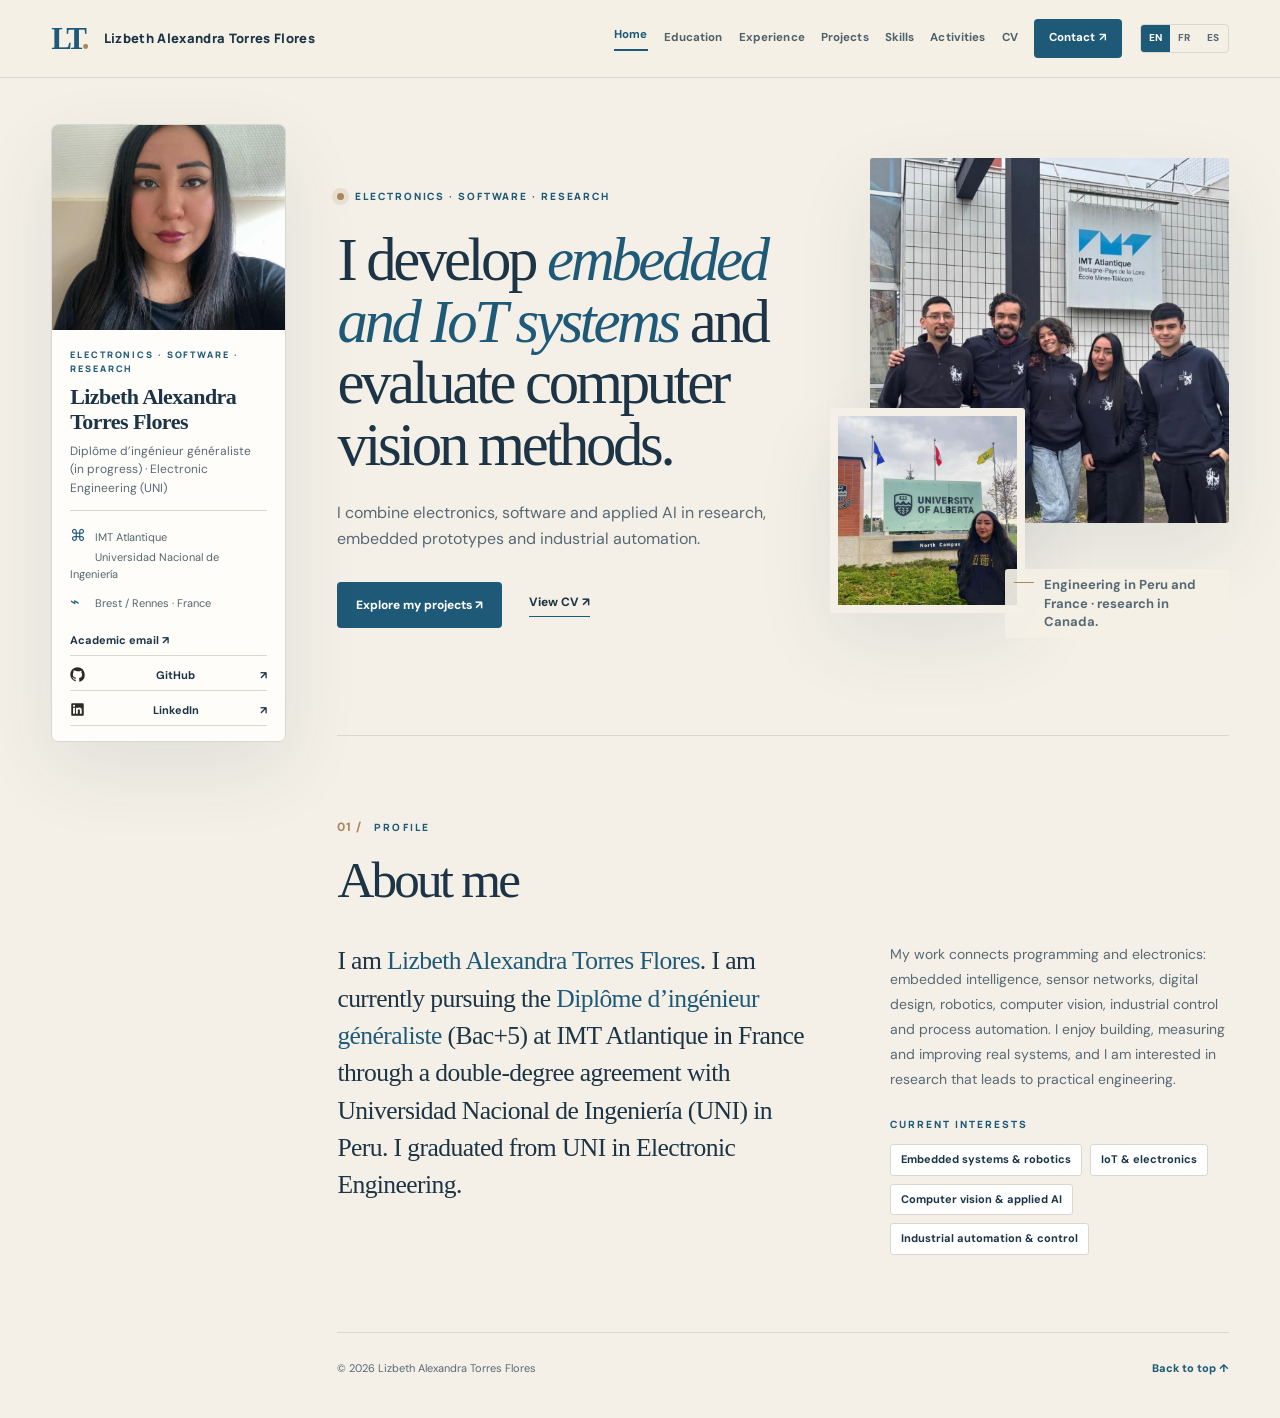
==== commit dd9ff82b: "Clarify public CV downloads and refresh translated copy" ====
--- a/index.html
+++ b/index.html
@@ -11,7 +11,7 @@
   <script defer src="content.js"></script>
   <script defer src="details.js"></script>
   <script defer src="updates.js"></script>
-  <script defer src="deep_revision.js"></script>
+  <script defer src="deep_revision.js?v=025660c"></script>
   <script defer src="site.js"></script>
 </head>
 <body>
@@ -98,7 +98,7 @@
       <section class="section" id="activities" data-panel="activities" data-subpanel="leadership"><div class="section-heading"><span class="section-number">07 /</span><p class="eyebrow" data-i18n="activitiesEyebrow"></p><h2 data-i18n="activitiesTitle"></h2><p class="heading-note" data-i18n="activitiesNote"></p></div><div class="speaking-grid" id="activities-grid"></div></section>
       <section class="section" id="training" data-panel="activities" data-subpanel="training"><div class="section-heading"><span class="section-number">08 /</span><p class="eyebrow" data-i18n="trainingEyebrow"></p><h2 data-i18n="trainingTitle"></h2><p class="heading-note" data-i18n="trainingNote"></p></div><div class="training-grid" id="training-grid"></div></section>
 
-      <section class="cv-section section" id="cv" data-panel="cv"><div class="cv-inner"><div><p class="eyebrow light" data-i18n="cvEyebrow">CURRICULUM VITAE</p><h2 data-i18n="cvTitle">My CV</h2><p data-i18n="cvBody">Available in English, French and Spanish.</p></div><div class="cv-panel"><label for="cv-language" data-i18n="cvLanguageLabel">CV language</label><select id="cv-language" aria-label="CV language"><option value="en">English</option><option value="fr">Français</option><option value="es">Español</option></select><div class="cv-actions"><a class="button light-button" href="assets/Lizbeth_Torres_Flores_CV_EN.pdf" target="_blank" rel="noopener" data-cv-view data-i18n="viewCv">View CV <span aria-hidden="true">↗</span></a><a class="button outline-light" href="assets/Lizbeth_Torres_Flores_CV_EN.pdf" download data-cv-download data-i18n="downloadCv">Download PDF <span aria-hidden="true">↓</span></a></div></div></div></section>
+      <section class="cv-section section" id="cv" data-panel="cv"><div class="cv-inner"><div><p class="eyebrow light" data-i18n="cvEyebrow">CURRICULUM VITAE</p><h2 data-i18n="cvTitle">My CV</h2><p data-i18n="cvBody">A three-page CV with selected experience, projects and technical skills. Explore this website for the full project details.</p></div><div class="cv-panel"><label for="cv-language" data-i18n="cvLanguageLabel">CV language</label><select id="cv-language" aria-label="CV language"><option value="en">English</option><option value="fr">Français</option><option value="es">Español</option></select><div class="cv-actions"><a class="button light-button" href="assets/Lizbeth_Torres_Flores_CV_EN.pdf" target="_blank" rel="noopener" data-cv-view data-i18n="viewCv">View CV <span aria-hidden="true">↗</span></a><a class="button outline-light" href="assets/Lizbeth_Torres_Flores_CV_EN.pdf" download data-cv-download data-i18n="downloadCv">Download PDF <span aria-hidden="true">↓</span></a></div></div></div></section>
 
       <section class="contact section" id="contact" data-panel="contact"><div class="section-heading"><span class="section-number">09 /</span><p class="eyebrow" data-i18n="contactEyebrow">LET'S CONNECT</p><h2 data-i18n="contactTitle">Start a conversation.</h2><p class="heading-note" data-i18n="contactNote">For research collaborations, engineering projects or speaking opportunities, I would be glad to hear from you.</p></div><div class="contact-cards"><a class="contact-card" href="mailto:lizbeth.torres-flores@imt-atlantique.net"><span data-i18n="academicContact">Academic & professional</span><strong>lizbeth.torres-flores@imt-atlantique.net</strong><b aria-hidden="true">↗</b></a><a class="contact-card" href="mailto:lizbeth.alexandra.torres@gmail.com"><span data-i18n="personalContact">Personal</span><strong>lizbeth.alexandra.torres@gmail.com</strong><b aria-hidden="true">↗</b></a></div><div class="social-line"><a href="https://github.com/lizbethtorresflores" target="_blank" rel="noopener noreferrer"><img class="social-icon" src="assets/github.svg" alt="">GitHub ↗</a><a href="https://www.linkedin.com/in/lizbeth-alexandra-torres-flores-68b208279/" target="_blank" rel="noopener noreferrer"><img class="social-icon" src="assets/linkedin.svg" alt="">LinkedIn ↗</a></div></section>
       <footer><span>© <span id="year"></span> Lizbeth Alexandra Torres Flores</span><a href="#top" data-i18n="backTop">Back to top ↑</a></footer>
